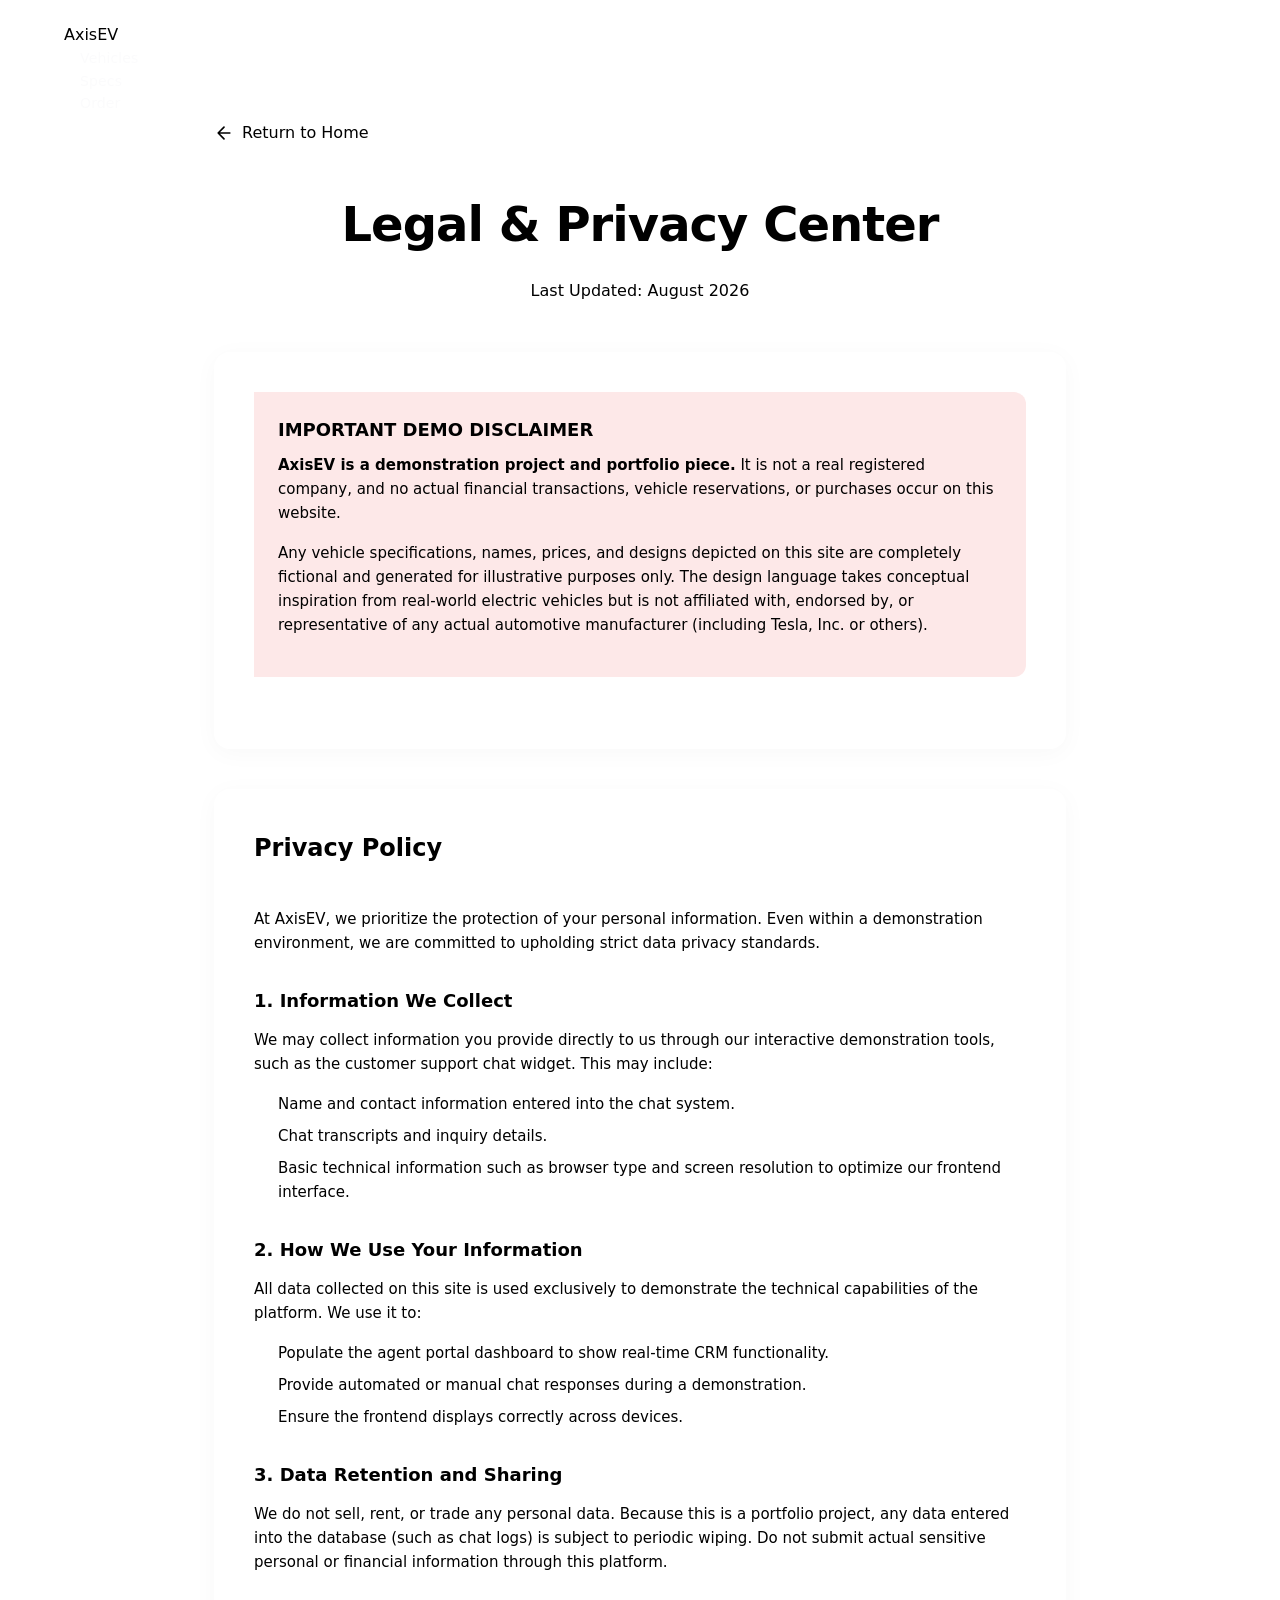
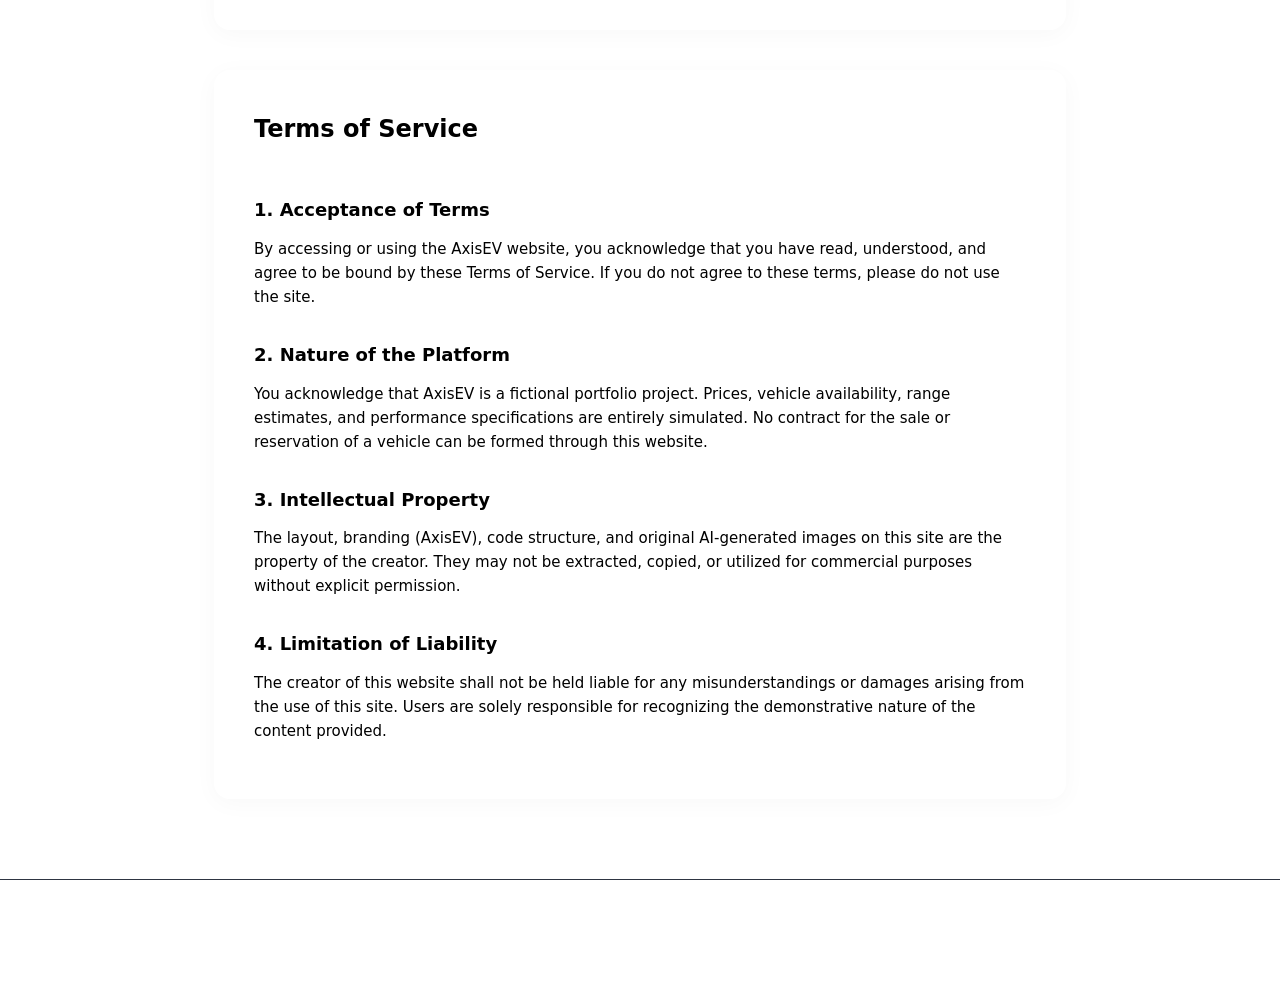
==== legal.html @ 9ed1334d "security: Add CSP meta tags for comprehensive security header coverage" ====
<!DOCTYPE html>
<html lang="en">
<head>
  <meta charset="UTF-8" />
  <meta name="viewport" content="width=device-width, initial-scale=1.0"/>
  <title>Legal & Privacy Policy — AxisEV</title>
  
  <!-- Security Meta Tags -->
  <meta http-equiv="X-Content-Type-Options" content="nosniff" />
  <meta http-equiv="Referrer-Policy" content="strict-origin-when-cross-origin" />
  <meta http-equiv="Content-Security-Policy" content="default-src 'self'; script-src 'self' 'unsafe-inline'; style-src 'self' 'unsafe-inline' https://fonts.googleapis.com; font-src 'self' https://fonts.gstatic.com data:; img-src 'self' data: https:; connect-src 'self'; frame-src 'none'; object-src 'none'; base-uri 'self'; form-action 'self';" />
  
  <!-- CSS Links -->
  <link rel="stylesheet" href="css/main.css" />
  <link rel="stylesheet" href="css/components.css" />
  <link rel="stylesheet" href="css/sections.css" />
  <link rel="stylesheet" href="css/responsive.css" />
  
  <style>
    body {
      background-color: var(--bg-1);
      color: var(--text-main);
      line-height: 1.6;
    }
    
    .legal-container {
      max-width: 900px;
      margin: 120px auto 80px;
      padding: 0 24px;
    }
    
    .legal-header {
      margin-bottom: 48px;
      text-align: center;
    }
    
    .legal-header h1 {
      font-size: clamp(32px, 5vw, 48px);
      font-weight: 700;
      color: var(--text-dark);
      margin-bottom: 16px;
      letter-spacing: -0.02em;
    }
    
    .legal-header p {
      font-size: 16px;
      color: var(--text-muted);
    }
    
    .legal-section {
      background: var(--bg-2);
      border-radius: 16px;
      padding: 40px;
      box-shadow: 0 4px 24px rgba(0,0,0,0.03);
      margin-bottom: 40px;
    }
    
    .legal-section h2 {
      font-size: 24px;
      font-weight: 600;
      color: var(--text-dark);
      margin-bottom: 24px;
      padding-bottom: 16px;
      border-bottom: 1px solid var(--border-light);
    }
    
    .legal-section h3 {
      font-size: 18px;
      font-weight: 600;
      color: var(--text-dark);
      margin: 32px 0 12px;
    }
    
    .legal-section p, .legal-section ul {
      margin-bottom: 16px;
      color: var(--text-main);
      font-size: 15px;
    }
    
    .legal-section ul {
      padding-left: 24px;
    }
    
    .legal-section li {
      margin-bottom: 8px;
    }

    .disclaimer-alert {
      background: rgba(232, 32, 32, 0.1);
      border-left: 4px solid var(--error);
      padding: 24px;
      border-radius: 0 12px 12px 0;
      margin-bottom: 32px;
    }

    .disclaimer-alert h3 {
      color: var(--error);
      margin-top: 0;
      margin-bottom: 8px;
      border: none;
    }
    
    .btn-back {
      display: inline-flex;
      align-items: center;
      gap: 8px;
      color: var(--text-muted);
      text-decoration: none;
      font-weight: 500;
      margin-bottom: 40px;
      transition: color 0.2s;
    }
    
    .btn-back:hover {
      color: var(--teal);
    }
  </style>
</head>
<body>

  <!-- Minimal Nav -->
  <header class="nav" id="main-nav">
    <div class="nav__inner">
      <a href="index.html" class="nav__brand">
        Axis<span class="nav__brand-accent">EV</span>
      </a>
      <div class="nav__desktop">
        <a href="index.html#shop" class="nav__link">Vehicles</a>
        <a href="index.html#specs" class="nav__link">Specs</a>
        <a href="index.html#order-cta" class="nav__link">Order</a>
      </div>
    </div>
  </header>

  <div class="legal-container">
    <a href="index.html" class="btn-back">
      <svg width="20" height="20" viewBox="0 0 24 24" fill="none" stroke="currentColor" stroke-width="2" stroke-linecap="round" stroke-linejoin="round"><path d="M19 12H5M12 19l-7-7 7-7"/></svg>
      Return to Home
    </a>
    
    <div class="legal-header">
      <h1>Legal & Privacy Center</h1>
      <p>Last Updated: August 2026</p>
    </div>

    <div class="legal-section" id="disclaimer">
      <div class="disclaimer-alert">
        <h3>IMPORTANT DEMO DISCLAIMER</h3>
        <p><strong>AxisEV is a demonstration project and portfolio piece.</strong> It is not a real registered company, and no actual financial transactions, vehicle reservations, or purchases occur on this website.</p>
        <p>Any vehicle specifications, names, prices, and designs depicted on this site are completely fictional and generated for illustrative purposes only. The design language takes conceptual inspiration from real-world electric vehicles but is not affiliated with, endorsed by, or representative of any actual automotive manufacturer (including Tesla, Inc. or others).</p>
      </div>
    </div>

    <div class="legal-section" id="privacy">
      <h2>Privacy Policy</h2>
      <p>At AxisEV, we prioritize the protection of your personal information. Even within a demonstration environment, we are committed to upholding strict data privacy standards.</p>
      
      <h3>1. Information We Collect</h3>
      <p>We may collect information you provide directly to us through our interactive demonstration tools, such as the customer support chat widget. This may include:</p>
      <ul>
        <li>Name and contact information entered into the chat system.</li>
        <li>Chat transcripts and inquiry details.</li>
        <li>Basic technical information such as browser type and screen resolution to optimize our frontend interface.</li>
      </ul>
      
      <h3>2. How We Use Your Information</h3>
      <p>All data collected on this site is used exclusively to demonstrate the technical capabilities of the platform. We use it to:</p>
      <ul>
        <li>Populate the agent portal dashboard to show real-time CRM functionality.</li>
        <li>Provide automated or manual chat responses during a demonstration.</li>
        <li>Ensure the frontend displays correctly across devices.</li>
      </ul>
      
      <h3>3. Data Retention and Sharing</h3>
      <p>We do not sell, rent, or trade any personal data. Because this is a portfolio project, any data entered into the database (such as chat logs) is subject to periodic wiping. Do not submit actual sensitive personal or financial information through this platform.</p>
    </div>

    <div class="legal-section" id="terms">
      <h2>Terms of Service</h2>
      
      <h3>1. Acceptance of Terms</h3>
      <p>By accessing or using the AxisEV website, you acknowledge that you have read, understood, and agree to be bound by these Terms of Service. If you do not agree to these terms, please do not use the site.</p>
      
      <h3>2. Nature of the Platform</h3>
      <p>You acknowledge that AxisEV is a fictional portfolio project. Prices, vehicle availability, range estimates, and performance specifications are entirely simulated. No contract for the sale or reservation of a vehicle can be formed through this website.</p>
      
      <h3>3. Intellectual Property</h3>
      <p>The layout, branding (AxisEV), code structure, and original AI-generated images on this site are the property of the creator. They may not be extracted, copied, or utilized for commercial purposes without explicit permission.</p>
      
      <h3>4. Limitation of Liability</h3>
      <p>The creator of this website shall not be held liable for any misunderstandings or damages arising from the use of this site. Users are solely responsible for recognizing the demonstrative nature of the content provided.</p>
    </div>
  </div>

  <footer style="background: var(--navy); padding: 40px 24px; text-align: center; color: rgba(255,255,255,0.5); font-size: 14px;">
    &copy; 2026 AxisEV Demo Platform. All rights reserved. Not affiliated with any vehicle manufacturer.
  </footer>

</body>
</html>
---- css/main.css ----
/* ============================================================
   AxisEV — Core Design System
   main.css
   ============================================================ */

/* ── Google Fonts ── */
@import url('https://fonts.googleapis.com/css2?family=Space+Grotesk:wght@400;500;600;700&family=Inter:wght@300;400;500;600&display=swap');

/* ── Design Tokens ── */
:root {
  /* Brand Palette */
  --color-bg:           hsl(220, 30%, 8%);
  --color-bg-2:         hsl(220, 28%, 11%);
  --color-bg-3:         hsl(220, 24%, 14%);
  --color-surface:      hsl(220, 22%, 16%);
  --color-border:       hsl(220, 18%, 22%);

  --color-primary:      hsl(186, 80%, 48%);
  --color-primary-dim:  hsl(186, 70%, 36%);
  --color-primary-glow: hsl(186, 90%, 58%);

  --color-white:        hsl(210, 20%, 98%);
  --color-white-70:     hsla(210, 20%, 98%, 0.70);
  --color-white-40:     hsla(210, 20%, 98%, 0.40);
  --color-white-15:     hsla(210, 20%, 98%, 0.15);
  --color-white-08:     hsla(210, 20%, 98%, 0.08);

  --color-accent-red:   hsl(355, 72%, 52%);

  /* Typography */
  --font-display: 'Space Grotesk', system-ui, sans-serif;
  --font-body:    'Inter', system-ui, sans-serif;

  /* Spacing */
  --space-1:  4px;
  --space-2:  8px;
  --space-3:  12px;
  --space-4:  16px;
  --space-5:  20px;
  --space-6:  24px;
  --space-8:  32px;
  --space-10: 40px;
  --space-12: 48px;
  --space-16: 64px;
  --space-20: 80px;
  --space-24: 96px;

  /* Radii */
  --radius-sm: 6px;
  --radius-md: 10px;
  --radius-lg: 16px;
  --radius-xl: 24px;
  --radius-pill: 9999px;

  /* Transitions */
  --ease-out: cubic-bezier(0.22, 1, 0.36, 1);
  --ease-in-out: cubic-bezier(0.45, 0, 0.55, 1);
  --duration-fast: 150ms;
  --duration-base: 250ms;
  --duration-slow: 400ms;

  /* Shadows */
  --shadow-sm: 0 1px 3px hsla(220, 40%, 4%, 0.5);
  --shadow-md: 0 4px 20px hsla(220, 40%, 4%, 0.6);
  --shadow-lg: 0 12px 48px hsla(220, 40%, 4%, 0.7);
  --shadow-glow: 0 0 32px hsla(186, 80%, 48%, 0.25);

  /* Layout */
  --nav-height: 56px;
  --promo-height: 40px;
  --container-max: 1280px;
  --container-pad: clamp(var(--space-6), 5vw, var(--space-16));
}

/* ── Reset ── */
*, *::before, *::after {
  box-sizing: border-box;
  margin: 0;
  padding: 0;
}

html {
  scroll-behavior: smooth;
  -webkit-text-size-adjust: 100%;
  font-size: 16px;
}

body {
  font-family: var(--font-body);
  background-color: var(--color-bg);
  color: var(--color-white);
  line-height: 1.6;
  overflow-x: hidden;
  -webkit-font-smoothing: antialiased;
}

body.promo-visible {
  --offset: calc(var(--nav-height) + var(--promo-height));
}

img {
  display: block;
  max-width: 100%;
  height: auto;
}

a {
  color: inherit;
  text-decoration: none;
}

button {
  cursor: pointer;
  border: none;
  background: none;
  font-family: inherit;
}

ul, ol {
  list-style: none;
}

/* ── Container ── */
.container {
  width: 100%;
  max-width: var(--container-max);
  margin-inline: auto;
  padding-inline: var(--container-pad);
}

/* ── Utility ── */
.sr-only {
  position: absolute;
  width: 1px;
  height: 1px;
  overflow: hidden;
  clip: rect(0,0,0,0);
  white-space: nowrap;
}

.hidden { display: none !important; }

/* ── Reveal Animations ── */
.reveal {
  opacity: 0;
  transform: translateY(28px);
  transition: opacity 0.7s var(--ease-out), transform 0.7s var(--ease-out);
}
.reveal.in-view {
  opacity: 1;
  transform: translateY(0);
}
.reveal-delay-1 { transition-delay: 0.12s; }
.reveal-delay-2 { transition-delay: 0.22s; }
.reveal-delay-3 { transition-delay: 0.32s; }
.reveal-delay-4 { transition-delay: 0.42s; }

/* ── Promo Banner ── */
#promo-banner {
  position: fixed;
  top: 0;
  left: 0;
  right: 0;
  z-index: 120;
  background: linear-gradient(135deg, var(--color-primary-dim), var(--color-primary));
  height: var(--promo-height);
  display: flex;
  align-items: center;
  justify-content: center;
}

.promo-banner__inner {
  display: flex;
  align-items: center;
  gap: var(--space-4);
  padding-inline: var(--container-pad);
  font-size: 13px;
  font-weight: 500;
  color: var(--color-bg);
}

.promo-banner__cta {
  font-weight: 700;
  padding: 2px 12px;
  background: var(--color-bg);
  color: var(--color-primary);
  border-radius: var(--radius-pill);
  font-size: 12px;
  transition: opacity var(--duration-fast);
  white-space: nowrap;
}
.promo-banner__cta:hover { opacity: 0.8; }

.promo-banner__close {
  margin-left: auto;
  color: var(--color-bg);
  opacity: 0.7;
  transition: opacity var(--duration-fast);
  display: flex;
  align-items: center;
  justify-content: center;
  width: 28px;
  height: 28px;
}
.promo-banner__close:hover { opacity: 1; }

/* ── Toast ── */
#site-toast {
  position: fixed;
  bottom: 24px;
  left: 50%;
  transform: translateX(-50%) translateY(12px);
  background: var(--color-bg-3);
  color: var(--color-white);
  padding: 12px 24px;
  border-radius: var(--radius-pill);
  font-size: 14px;
  font-weight: 500;
  opacity: 0;
  pointer-events: none;
  z-index: 9999;
  border: 1px solid var(--color-border);
  box-shadow: var(--shadow-lg);
  transition: opacity var(--duration-base), transform var(--duration-base) var(--ease-out);
  white-space: nowrap;
}
#site-toast.visible {
  opacity: 1;
  transform: translateX(-50%) translateY(0);
}

/* ── Chat FAB ── */
#chat-fab {
  position: fixed;
  bottom: 28px;
  right: 28px;
  width: 56px;
  height: 56px;
  border-radius: 50%;
  background: #25D366;
  color: white;
  display: flex;
  align-items: center;
  justify-content: center;
  z-index: 900;
  box-shadow: 0 4px 20px rgba(37,211,102,0.35);
  transition: transform var(--duration-base) var(--ease-out), box-shadow var(--duration-base);
}
#chat-fab:hover {
  transform: scale(1.1);
  box-shadow: 0 6px 28px rgba(37,211,102,0.5);
}
#chat-fab svg { width: 26px; height: 26px; }

/* ── Scrollbar ── */
::-webkit-scrollbar { width: 5px; }
::-webkit-scrollbar-track { background: var(--color-bg); }
::-webkit-scrollbar-thumb { background: var(--color-border); border-radius: 3px; }
---- css/components.css ----
/* ============================================================
   AxisEV — Components
   components.css: nav, buttons, overlays, mobile menu
   ============================================================ */

/* ── Navigation ── */
#main-nav {
  position: fixed;
  top: var(--promo-height);
  left: 0;
  right: 0;
  z-index: 110;
  height: var(--nav-height);
  display: flex;
  align-items: center;
  justify-content: space-between;
  padding-inline: var(--container-pad);
  transition: background var(--duration-slow) var(--ease-out),
              box-shadow var(--duration-slow);
}

#main-nav.nav--transparent {
  background: transparent;
}

#main-nav.nav--scrolled {
  background: hsla(220, 30%, 8%, 0.92);
  backdrop-filter: blur(16px);
  -webkit-backdrop-filter: blur(16px);
  box-shadow: 0 1px 0 var(--color-border);
}

/* Logo */
.nav__logo {
  display: flex;
  align-items: center;
  height: 100%;
  z-index: 2;
  color: var(--color-white);
  transition: color var(--duration-fast);
}
.nav__logo:hover { color: var(--color-primary); }

.nav__logo-svg {
  display: flex;
  align-items: baseline;
  gap: 2px;
  font-family: var(--font-display);
  font-weight: 700;
  font-size: 20px;
  letter-spacing: -0.5px;
  line-height: 1;
}

.nav__logo-axis { color: var(--color-white); }
.nav__logo-ev   { color: var(--color-primary); }

/* Center nav links */
.nav__links {
  display: flex;
  align-items: center;
  gap: 0;
  height: 100%;
}

.nav__item {
  position: relative;
  height: 100%;
  display: flex;
  align-items: center;
}

.nav__link {
  display: flex;
  align-items: center;
  height: 100%;
  padding-inline: var(--space-4);
  font-size: 14px;
  font-weight: 500;
  color: var(--color-white-70);
  transition: color var(--duration-fast);
  letter-spacing: 0.01em;
  white-space: nowrap;
}
.nav__link:hover,
.nav__item.active .nav__link {
  color: var(--color-white);
}

/* Right actions */
.nav__actions {
  display: flex;
  align-items: center;
  gap: var(--space-1);
  z-index: 2;
}

.nav__action-btn {
  display: flex;
  align-items: center;
  justify-content: center;
  width: 36px;
  height: 36px;
  border-radius: var(--radius-sm);
  color: var(--color-white-70);
  transition: color var(--duration-fast), background var(--duration-fast);
  font-size: 13px;
  font-weight: 500;
}
.nav__action-btn:hover {
  color: var(--color-white);
  background: var(--color-white-08);
}

.nav__hamburger {
  flex-direction: column;
  gap: 5px;
  width: 36px;
  height: 36px;
  padding: 10px 8px;
  display: none;
}
.nav__hamburger span {
  display: block;
  height: 1.5px;
  background: currentColor;
  border-radius: 2px;
  transition: transform var(--duration-base) var(--ease-out),
              opacity var(--duration-base);
  transform-origin: center;
}
.nav__hamburger.is-open span:nth-child(1) {
  transform: translateY(6.5px) rotate(45deg);
}
.nav__hamburger.is-open span:nth-child(2) {
  opacity: 0;
  transform: scaleX(0);
}
.nav__hamburger.is-open span:nth-child(3) {
  transform: translateY(-6.5px) rotate(-45deg);
}

/* ── Mobile Menu ── */
.nav__mobile-menu {
  position: fixed;
  inset: 0;
  top: calc(var(--promo-height) + var(--nav-height));
  background: var(--color-bg-2);
  transform: translateX(100%);
  transition: transform var(--duration-slow) var(--ease-out);
  z-index: 100;
  padding: var(--space-8) var(--container-pad);
  overflow-y: auto;
}
.nav__mobile-menu.is-open {
  transform: translateX(0);
}

.nav__mobile-links {
  display: flex;
  flex-direction: column;
  gap: 4px;
}
.nav__mobile-link {
  display: block;
  padding: 14px 0;
  font-size: 20px;
  font-weight: 500;
  color: var(--color-white-70);
  border-bottom: 1px solid var(--color-border);
  transition: color var(--duration-fast), padding-left var(--duration-fast);
  font-family: var(--font-display);
}
.nav__mobile-link:hover {
  color: var(--color-white);
  padding-left: var(--space-3);
}

.overlay {
  position: fixed;
  inset: 0;
  background: hsla(220, 30%, 4%, 0.7);
  z-index: 99;
  opacity: 0;
  pointer-events: none;
  transition: opacity var(--duration-slow);
}
.overlay.is-visible {
  opacity: 1;
  pointer-events: auto;
}

/* ── Buttons ── */
.btn {
  display: inline-flex;
  align-items: center;
  justify-content: center;
  gap: var(--space-2);
  padding: 12px 28px;
  border-radius: var(--radius-md);
  font-family: var(--font-display);
  font-weight: 600;
  font-size: 14px;
  letter-spacing: 0.01em;
  transition: background var(--duration-fast), color var(--duration-fast),
              transform var(--duration-fast), box-shadow var(--duration-fast),
              border-color var(--duration-fast);
  cursor: pointer;
  white-space: nowrap;
  border: 2px solid transparent;
  position: relative;
  overflow: hidden;
}
.btn:hover { transform: translateY(-1px); }
.btn:active { transform: translateY(0); }

.btn--primary {
  background: var(--color-primary);
  color: var(--color-bg);
  border-color: var(--color-primary);
}
.btn--primary:hover {
  background: var(--color-primary-glow);
  border-color: var(--color-primary-glow);
  box-shadow: var(--shadow-glow);
}

.btn--ghost {
  background: var(--color-white-08);
  color: var(--color-white);
  border-color: var(--color-white-15);
  backdrop-filter: blur(8px);
}
.btn--ghost:hover {
  background: var(--color-white-15);
  border-color: var(--color-white-40);
}

.btn--secondary {
  background: transparent;
  color: var(--color-white-70);
  border-color: var(--color-border);
}
.btn--secondary:hover {
  background: var(--color-white-08);
  color: var(--color-white);
  border-color: var(--color-white-40);
}

.btn--sm {
  padding: 8px 18px;
  font-size: 13px;
}

.btn--full { width: 100%; }
---- css/sections.css ----
﻿/* ============================================================
   AxisEV â€” Sections
   sections.css: hero, features, specs, order-cta, footer
   ============================================================ */

/* â”€â”€ Hero â”€â”€ */
#hero {
  position: relative;
  height: 100svh;
  min-height: 600px;
  display: flex;
  align-items: flex-end;
  overflow: hidden;
}

.hero__bg {
  position: absolute;
  inset: 0;
  background-image: url('../assets/images/hero/cybertruck-evening.jpg');
  background-size: cover;
  background-position: center 30%;
  transform: scale(1.04);
  transition: transform 12s linear;
  will-change: transform;
}
.hero__bg.loaded { transform: scale(1); }

.hero__gradient {
  position: absolute;
  inset: 0;
  background: linear-gradient(
    to bottom,
    hsla(220, 30%, 6%, 0.25) 0%,
    transparent 35%,
    hsla(220, 30%, 6%, 0.55) 65%,
    hsla(220, 30%, 6%, 0.92) 100%
  );
}

.hero__content {
  position: relative;
  z-index: 2;
  width: 100%;
  padding-inline: var(--container-pad);
  padding-bottom: clamp(var(--space-16), 8vh, var(--space-24));
}

.hero__brand-tag {
  display: inline-flex;
  align-items: center;
  gap: var(--space-2);
  background: var(--color-white-08);
  border: 1px solid var(--color-white-15);
  backdrop-filter: blur(8px);
  padding: 6px 14px;
  border-radius: var(--radius-pill);
  font-size: 11px;
  font-weight: 600;
  letter-spacing: 0.12em;
  text-transform: uppercase;
  color: var(--color-primary);
  margin-bottom: var(--space-5);
}
.hero__brand-tag::before {
  content: '';
  width: 6px;
  height: 6px;
  border-radius: 50%;
  background: var(--color-primary);
  animation: pulse 2s infinite;
}
@keyframes pulse {
  0%, 100% { opacity: 1; transform: scale(1); }
  50% { opacity: 0.5; transform: scale(0.75); }
}

.hero__title {
  font-family: var(--font-display);
  font-size: clamp(52px, 9vw, 104px);
  font-weight: 700;
  line-height: 0.92;
  letter-spacing: -0.03em;
  color: var(--color-white);
  margin-bottom: var(--space-4);
}
.hero__title-accent {
  color: var(--color-primary);
  display: block;
}

.hero__subtitle {
  font-size: clamp(15px, 2vw, 18px);
  color: var(--color-white-70);
  margin-bottom: var(--space-8);
  font-weight: 400;
}

.hero__ctas {
  display: flex;
  gap: var(--space-4);
  flex-wrap: wrap;
}

.hero__stats {
  position: absolute;
  bottom: 0;
  left: 0;
  right: 0;
  z-index: 2;
  display: flex;
  justify-content: center;
  gap: 0;
  padding-bottom: var(--space-5);
}

.hero__stat {
  display: flex;
  flex-direction: column;
  align-items: center;
  gap: 2px;
  padding: var(--space-4) var(--space-8);
  border-right: 1px solid var(--color-white-15);
}
.hero__stat:last-child { border-right: none; }

.hero__stat-value {
  font-family: var(--font-display);
  font-size: 22px;
  font-weight: 700;
  color: var(--color-white);
  letter-spacing: -0.02em;
}
.hero__stat-label {
  font-size: 11px;
  color: var(--color-white-40);
  text-transform: uppercase;
  letter-spacing: 0.1em;
}

.hero__disclaimer {
  position: absolute;
  bottom: var(--space-5);
  left: 0;
  right: 0;
  text-align: center;
  font-size: 11px;
  color: var(--color-white-40);
  padding-inline: var(--container-pad);
  z-index: 2;
  display: none;
}

/* â”€â”€ Feature Sections â”€â”€ */
.feature-section {
  position: relative;
  min-height: 100svh;
  display: flex;
  align-items: center;
  overflow: hidden;
}

.feature-section__bg {
  position: absolute;
  inset: 0;
  background-size: cover;
  background-position: center;
  transform: scale(1.06);
  transition: transform 0.8s var(--ease-out);
}
.feature-section:is(:hover, :focus-within) .feature-section__bg {
  transform: scale(1.02);
}

.feature-section__overlay {
  position: absolute;
  inset: 0;
  background: linear-gradient(
    105deg,
    hsla(220, 30%, 6%, 0.85) 0%,
    hsla(220, 30%, 6%, 0.35) 60%,
    transparent 100%
  );
}

.feature-section--right .feature-section__overlay {
  background: linear-gradient(
    -105deg,
    hsla(220, 30%, 6%, 0.85) 0%,
    hsla(220, 30%, 6%, 0.35) 60%,
    transparent 100%
  );
}

.feature-section__content {
  position: relative;
  z-index: 2;
  padding-inline: var(--container-pad);
  max-width: 560px;
}

.feature-section--right .feature-section__content {
  margin-left: auto;
  text-align: right;
}

.feature-section__tag {
  display: inline-block;
  font-size: 11px;
  font-weight: 700;
  letter-spacing: 0.14em;
  text-transform: uppercase;
  color: var(--color-primary);
  margin-bottom: var(--space-4);
}

.feature-section__title {
  font-family: var(--font-display);
  font-size: clamp(32px, 5vw, 58px);
  font-weight: 700;
  line-height: 1.05;
  letter-spacing: -0.025em;
  color: var(--color-white);
  margin-bottom: var(--space-5);
}

.feature-section__body {
  font-size: 16px;
  line-height: 1.7;
  color: var(--color-white-70);
  margin-bottom: var(--space-6);
  max-width: 440px;
}

.feature-learn-more {
  display: inline-flex;
  align-items: center;
  gap: var(--space-2);
  font-size: 14px;
  font-weight: 600;
  color: var(--color-white);
  border-bottom: 2px solid var(--color-primary);
  padding-bottom: 2px;
  transition: color var(--duration-fast), gap var(--duration-fast);
}
.feature-learn-more:hover {
  color: var(--color-primary);
  gap: var(--space-4);
}

/* Feature backgrounds */
#bg-alloy    { background-image: url('../assets/images/hero/titan-x-hero.jpg'); background-position: 70% center; }
#bg-range    { background-image: url('../assets/images/nav/fast-charger.jpg'); }
#bg-utility  { background-image: url('../assets/images/shop/accessories/rooftop-tent.jpg'); }

/* â”€â”€ Specs Section â”€â”€ */
#specs {
  padding-block: var(--space-24);
  background: var(--color-bg-2);
}

.specs__header {
  text-align: center;
  margin-bottom: var(--space-10);
}

.specs__title {
  font-family: var(--font-display);
  font-size: clamp(28px, 4vw, 44px);
  font-weight: 700;
  letter-spacing: -0.025em;
  color: var(--color-white);
  margin-bottom: var(--space-3);
}

.specs__subtitle {
  font-size: 15px;
  color: var(--color-white-40);
}

.specs__model-tabs {
  display: flex;
  justify-content: center;
  gap: var(--space-2);
  margin-bottom: var(--space-10);
  flex-wrap: wrap;
}

.specs__model-tab {
  padding: 9px 22px;
  border-radius: var(--radius-pill);
  font-size: 13px;
  font-weight: 600;
  color: var(--color-white-40);
  background: var(--color-white-08);
  border: 1px solid var(--color-border);
  transition: all var(--duration-fast);
  font-family: var(--font-display);
}
.specs__model-tab:hover {
  color: var(--color-white);
  background: var(--color-white-15);
}
.specs__model-tab.active {
  color: var(--color-bg);
  background: var(--color-primary);
  border-color: var(--color-primary);
}

.specs__grid {
  display: grid;
  grid-template-columns: repeat(auto-fit, minmax(220px, 1fr));
  gap: var(--space-6);
  margin-bottom: var(--space-10);
}

.specs__category {
  background: var(--color-surface);
  border: 1px solid var(--color-border);
  border-radius: var(--radius-lg);
  padding: var(--space-6);
}

.specs__category-title {
  font-family: var(--font-display);
  font-size: 11px;
  font-weight: 700;
  letter-spacing: 0.12em;
  text-transform: uppercase;
  color: var(--color-primary);
  margin-bottom: var(--space-5);
}

.specs__item {
  display: flex;
  justify-content: space-between;
  align-items: center;
  padding-block: var(--space-3);
  border-bottom: 1px solid var(--color-border);
}
.specs__item:last-child { border-bottom: none; }

.specs__item-label {
  font-size: 13px;
  color: var(--color-white-40);
}
.specs__item-value {
  font-family: var(--font-display);
  font-size: 14px;
  font-weight: 600;
  color: var(--color-white);
}

.specs__cta {
  text-align: center;
  margin-bottom: var(--space-5);
}

.specs__disclaimer {
  text-align: center;
  font-size: 12px;
  color: var(--color-white-40);
  line-height: 1.5;
}

/* â”€â”€ Order CTA â”€â”€ */
#order-cta {
  padding-block: var(--space-24);
  background: radial-gradient(ellipse 80% 60% at 50% 100%, hsla(186, 80%, 18%, 0.35), transparent),
              var(--color-bg);
  text-align: center;
  border-top: 1px solid var(--color-border);
}

.order-cta__eyebrow {
  display: inline-flex;
  align-items: center;
  gap: var(--space-2);
  font-size: 11px;
  font-weight: 700;
  letter-spacing: 0.12em;
  text-transform: uppercase;
  color: var(--color-primary);
  margin-bottom: var(--space-5);
}

.order-cta__title {
  font-family: var(--font-display);
  font-size: clamp(32px, 5vw, 56px);
  font-weight: 700;
  letter-spacing: -0.025em;
  color: var(--color-white);
  margin-bottom: var(--space-4);
}

.order-cta__sub {
  font-size: 16px;
  color: var(--color-white-70);
  max-width: 520px;
  margin-inline: auto;
  margin-bottom: var(--space-8);
  line-height: 1.65;
}

.order-cta__buttons {
  display: flex;
  gap: var(--space-4);
  justify-content: center;
  flex-wrap: wrap;
  margin-bottom: var(--space-8);
}

.order-cta__price {
  font-size: 15px;
  color: var(--color-white-40);
}
.order-cta__price-strike {
  text-decoration: line-through;
  color: var(--color-white-40);
  margin-right: var(--space-2);
}
.order-cta__price-highlight {
  color: var(--color-primary);
  font-weight: 600;
}

/* â”€â”€ Trust Bar â”€â”€ */
#trust-bar {
  padding-block: var(--space-12);
  background: var(--color-bg-2);
  border-top: 1px solid var(--color-border);
  border-bottom: 1px solid var(--color-border);
}

.trust-bar__inner {
  display: flex;
  justify-content: space-around;
  align-items: center;
  gap: var(--space-6);
  flex-wrap: wrap;
  max-width: var(--container-max);
  margin-inline: auto;
  padding-inline: var(--container-pad);
}

.trust-item {
  display: flex;
  flex-direction: column;
  align-items: center;
  gap: var(--space-2);
  text-align: center;
}

.trust-item__value {
  font-family: var(--font-display);
  font-size: 32px;
  font-weight: 700;
  color: var(--color-primary);
  letter-spacing: -0.03em;
}
.trust-item__label {
  font-size: 12px;
  color: var(--color-white-40);
  text-transform: uppercase;
  letter-spacing: 0.1em;
}

/* â”€â”€ Footer â”€â”€ */
footer {
  background: var(--color-bg-2);
  border-top: 1px solid var(--color-border);
  padding-block: var(--space-12) var(--space-8);
}

.footer__grid {
  display: grid;
  grid-template-columns: 2fr repeat(3, 1fr);
  gap: var(--space-8);
  max-width: var(--container-max);
  margin-inline: auto;
  padding-inline: var(--container-pad);
  margin-bottom: var(--space-10);
}

.footer__brand-name {
  font-family: var(--font-display);
  font-size: 22px;
  font-weight: 700;
  margin-bottom: var(--space-3);
}
.footer__brand-name span { color: var(--color-primary); }
.footer__brand-desc {
  font-size: 13px;
  color: var(--color-white-40);
  line-height: 1.7;
  max-width: 280px;
}

.footer__col-title {
  font-family: var(--font-display);
  font-size: 11px;
  font-weight: 700;
  letter-spacing: 0.1em;
  text-transform: uppercase;
  color: var(--color-white-40);
  margin-bottom: var(--space-4);
}
.footer__col-links {
  display: flex;
  flex-direction: column;
  gap: var(--space-3);
}
.footer__col-links a {
  font-size: 13px;
  color: var(--color-white-70);
  transition: color var(--duration-fast);
}
.footer__col-links a:hover { color: var(--color-primary); }

.footer__bottom {
  max-width: var(--container-max);
  margin-inline: auto;
  padding-inline: var(--container-pad);
  display: flex;
  align-items: center;
  justify-content: space-between;
  flex-wrap: wrap;
  gap: var(--space-4);
  padding-top: var(--space-6);
  border-top: 1px solid var(--color-border);
}

.footer__copy {
  font-size: 12px;
  color: var(--color-white-40);
}
.footer__legal {
  display: flex;
  gap: var(--space-5);
}
.footer__legal a {
  font-size: 12px;
  color: var(--color-white-40);
  transition: color var(--duration-fast);
}
.footer__legal a:hover { color: var(--color-white); }
---- css/responsive.css ----
/* ============================================================
   AxisEV — Responsive
   responsive.css
   ============================================================ */

/* ── Tablet (≤ 1024px) ── */
@media (max-width: 1024px) {
  .nav__links { display: none; }
  .nav__hamburger { display: flex; }

  .mega-menu { display: none !important; }

  .footer__grid {
    grid-template-columns: 1fr 1fr;
    gap: var(--space-8);
  }

  .hero__stats {
    gap: 0;
  }
  .hero__stat {
    padding-inline: var(--space-5);
  }
}

/* ── Mobile (≤ 640px) ── */
@media (max-width: 640px) {
  :root {
    --container-pad: 20px;
  }

  #promo-banner { display: none; }
  body.promo-visible { --offset: var(--nav-height); }

  .hero__title { letter-spacing: -0.02em; }

  .hero__stats {
    position: static;
    justify-content: flex-start;
    flex-wrap: wrap;
    padding-bottom: 0;
    margin-top: var(--space-8);
    gap: 0;
    border-top: 1px solid var(--color-white-15);
  }
  .hero__stat {
    flex: 1 1 33%;
    border-right: 1px solid var(--color-white-15);
    border-bottom: none;
    padding-block: var(--space-4);
  }
  .hero__stat:last-child { border-right: none; }
  .hero__stat-value { font-size: 18px; }

  .hero__content {
    padding-bottom: var(--space-12);
  }

  .hero__ctas {
    flex-direction: column;
  }
  .hero__ctas .btn {
    width: 100%;
  }

  .feature-section {
    min-height: 80svh;
  }
  .feature-section--right .feature-section__content {
    margin-left: 0;
    text-align: left;
  }
  .feature-section--right .feature-section__overlay {
    background: linear-gradient(
      to bottom,
      transparent 0%,
      hsla(220, 30%, 6%, 0.85) 60%
    );
  }
  .feature-section__overlay {
    background: linear-gradient(
      to bottom,
      transparent 0%,
      hsla(220, 30%, 6%, 0.85) 60%
    );
  }
  .feature-section__content {
    padding-bottom: var(--space-8);
    align-self: flex-end;
  }

  .specs__grid {
    grid-template-columns: 1fr;
  }

  .order-cta__buttons {
    flex-direction: column;
    align-items: center;
  }
  .order-cta__buttons .btn {
    width: min(320px, 100%);
  }

  .shop__grid {
    grid-template-columns: 1fr;
  }

  .shop-card__actions {
    flex-direction: column;
  }

  .trust-bar__inner {
    gap: var(--space-8);
  }
  .trust-item {
    flex: 1 1 45%;
  }

  .footer__grid {
    grid-template-columns: 1fr;
    gap: var(--space-8);
  }
  .footer__bottom {
    flex-direction: column;
    align-items: flex-start;
    gap: var(--space-3);
  }

  #chat-fab {
    bottom: 20px;
    right: 20px;
    width: 50px;
    height: 50px;
  }

  .specs__model-tabs { gap: var(--space-2); }
  .specs__model-tab { padding: 7px 14px; font-size: 12px; }
}

/* ── Very small (≤ 380px) ── */
@media (max-width: 380px) {
  .hero__title { font-size: 42px; }
  .shop__tab { padding: 7px 12px; font-size: 12px; }
}

/* ── Reduced motion ── */
@media (prefers-reduced-motion: reduce) {
  .reveal {
    opacity: 1;
    transform: none;
    transition: none;
  }
  .hero__bg { transition: none; }
  * { animation-duration: 0.01ms !important; transition-duration: 0.01ms !important; }
}
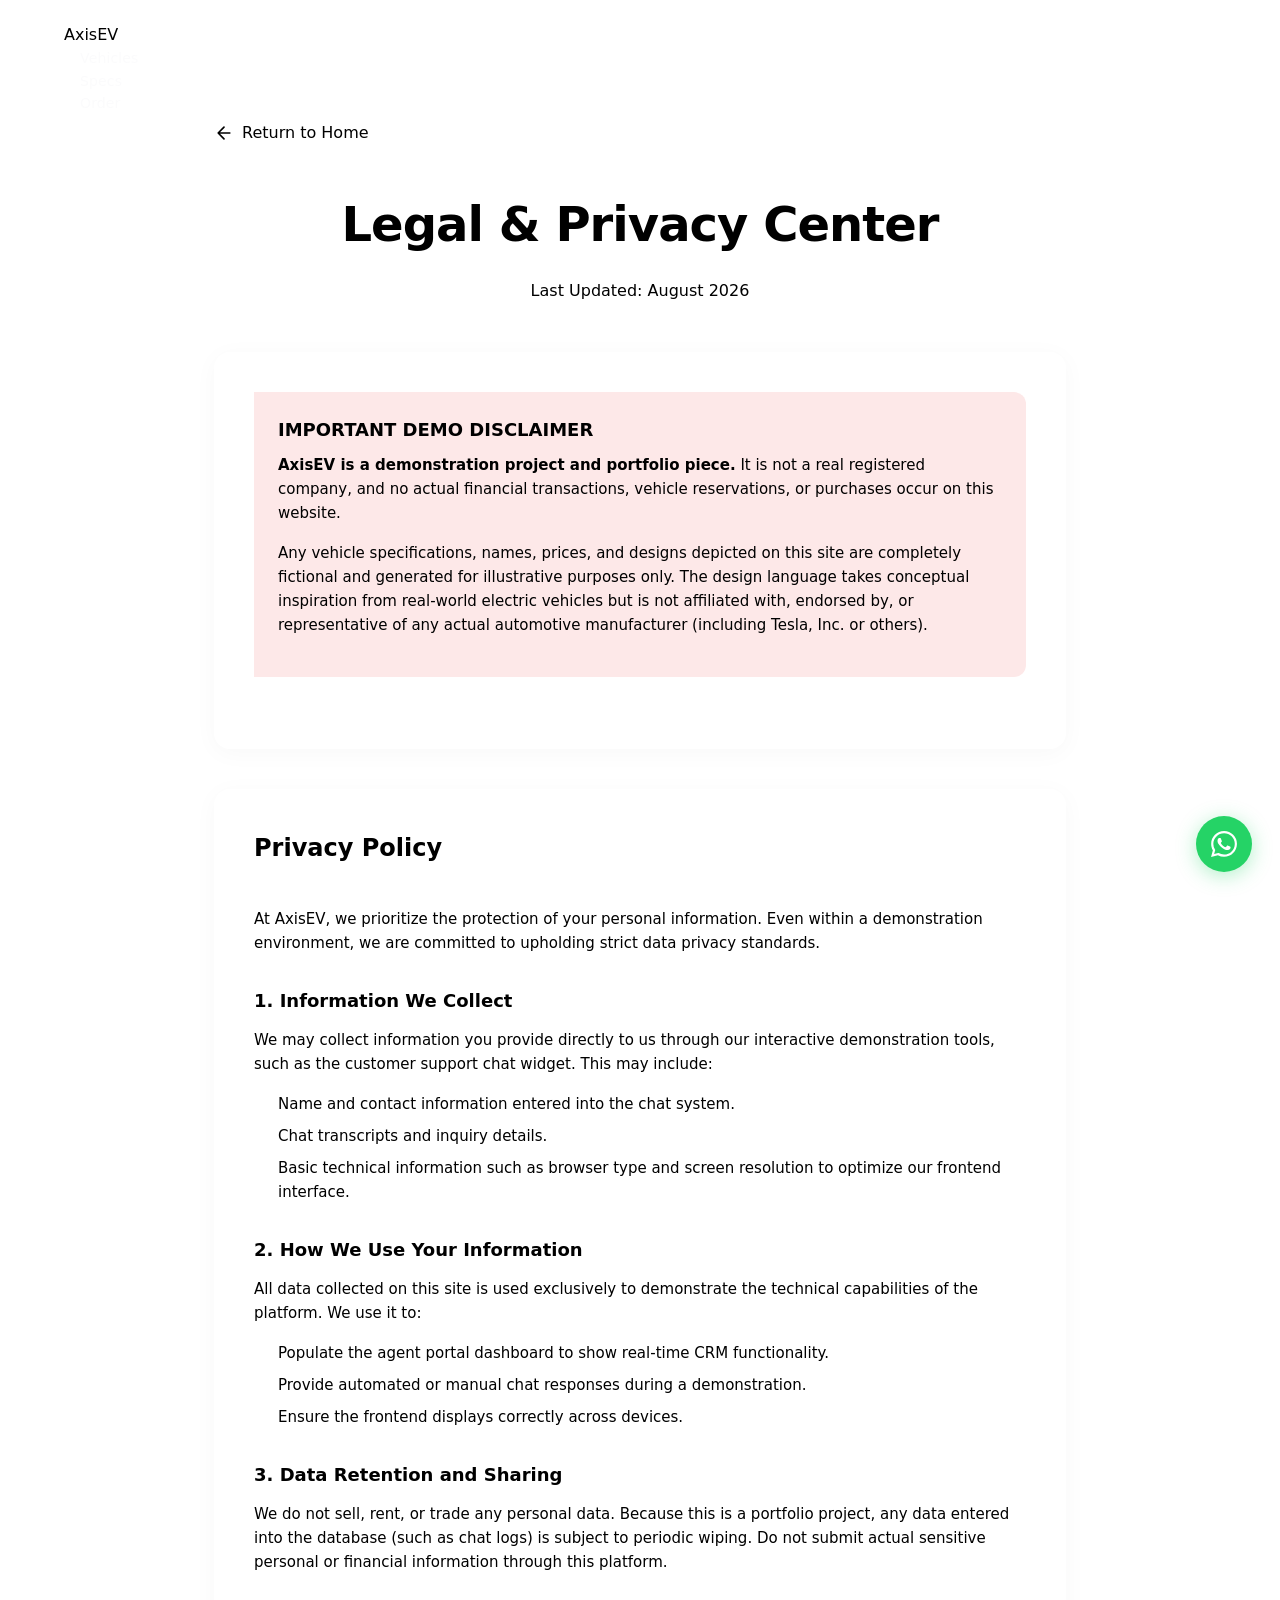
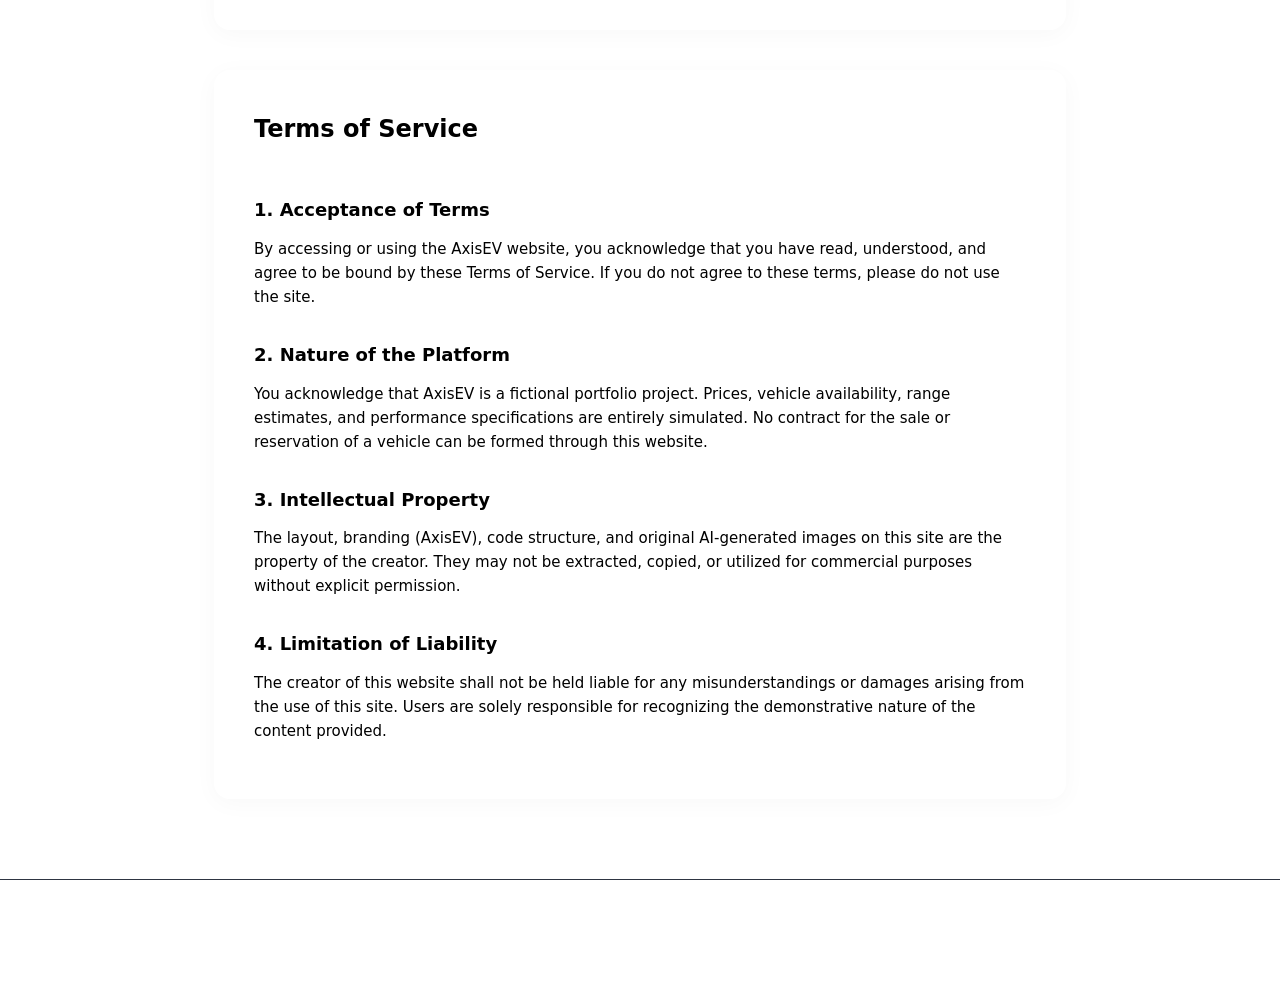
==== commit 08de1c97: "feat: Connect every CTA and enquiry button across the site to WhatsApp" ====
--- a/legal.html
+++ b/legal.html
@@ -8,7 +8,7 @@
   <!-- Security Meta Tags -->
   <meta http-equiv="X-Content-Type-Options" content="nosniff" />
   <meta http-equiv="Referrer-Policy" content="strict-origin-when-cross-origin" />
-  <meta http-equiv="Content-Security-Policy" content="default-src 'self'; script-src 'self' 'unsafe-inline'; style-src 'self' 'unsafe-inline' https://fonts.googleapis.com; font-src 'self' https://fonts.gstatic.com data:; img-src 'self' data: https:; connect-src 'self'; frame-src 'none'; object-src 'none'; base-uri 'self'; form-action 'self';" />
+  <meta http-equiv="Content-Security-Policy" content="default-src 'self'; script-src 'self'; style-src 'self' 'unsafe-inline' https://fonts.googleapis.com; font-src 'self' https://fonts.gstatic.com data:; img-src 'self' data: https:; connect-src 'self'; frame-src 'none'; object-src 'none'; base-uri 'self'; form-action 'self';" />
   
   <!-- CSS Links -->
   <link rel="stylesheet" href="css/main.css" />
@@ -196,5 +196,11 @@
     &copy; 2026 AxisEV Demo Platform. All rights reserved. Not affiliated with any vehicle manufacturer.
   </footer>
 
+  <!-- WhatsApp Chat FAB -->
+  <button id="chat-fab" aria-label="Open support chat">
+    <svg viewBox="0 0 24 24" fill="white" xmlns="http://www.w3.org/2000/svg"><path d="M17.472 14.382c-.297-.149-1.758-.867-2.03-.967-.273-.099-.471-.148-.67.15-.197.297-.767.966-.94 1.164-.173.199-.347.223-.644.075-.297-.15-1.255-.463-2.39-1.475-.883-.788-1.48-1.761-1.653-2.059-.173-.297-.018-.458.13-.606.134-.133.298-.347.446-.52.149-.174.198-.298.298-.497.099-.198.05-.371-.025-.52-.075-.149-.669-1.612-.916-2.207-.242-.579-.487-.5-.669-.51-.173-.008-.371-.01-.57-.01-.198 0-.52.074-.792.372-.272.297-1.04 1.016-1.04 2.479 0 1.462 1.065 2.875 1.213 3.074.149.198 2.096 3.2 5.077 4.487.709.306 1.262.489 1.694.625.712.227 1.36.195 1.871.118.571-.085 1.758-.719 2.006-1.413.248-.694.248-1.289.173-1.413-.074-.124-.272-.198-.57-.347m-5.421 7.403h-.004a9.87 9.87 0 0 1-5.031-1.378l-.361-.214-3.741.982.998-3.648-.235-.374a9.86 9.86 0 0 1-1.51-5.26c.001-5.45 4.436-9.884 9.888-9.884 2.64 0 5.122 1.03 6.988 2.898a9.825 9.825 0 0 1 2.893 6.994c-.003 5.45-4.437 9.884-9.885 9.884m8.413-18.297A11.815 11.815 0 0 0 12.05 0C5.495 0 .16 5.335.157 11.892c0 2.096.547 4.142 1.588 5.945L.057 24l6.305-1.654a11.882 11.882 0 0 0 5.683 1.448h.005c6.554 0 11.89-5.335 11.893-11.893a11.821 11.821 0 0 0-3.48-8.413z"/></svg>
+  </button>
+
+  <script src="js/main.js" defer></script>
 </body>
 </html>
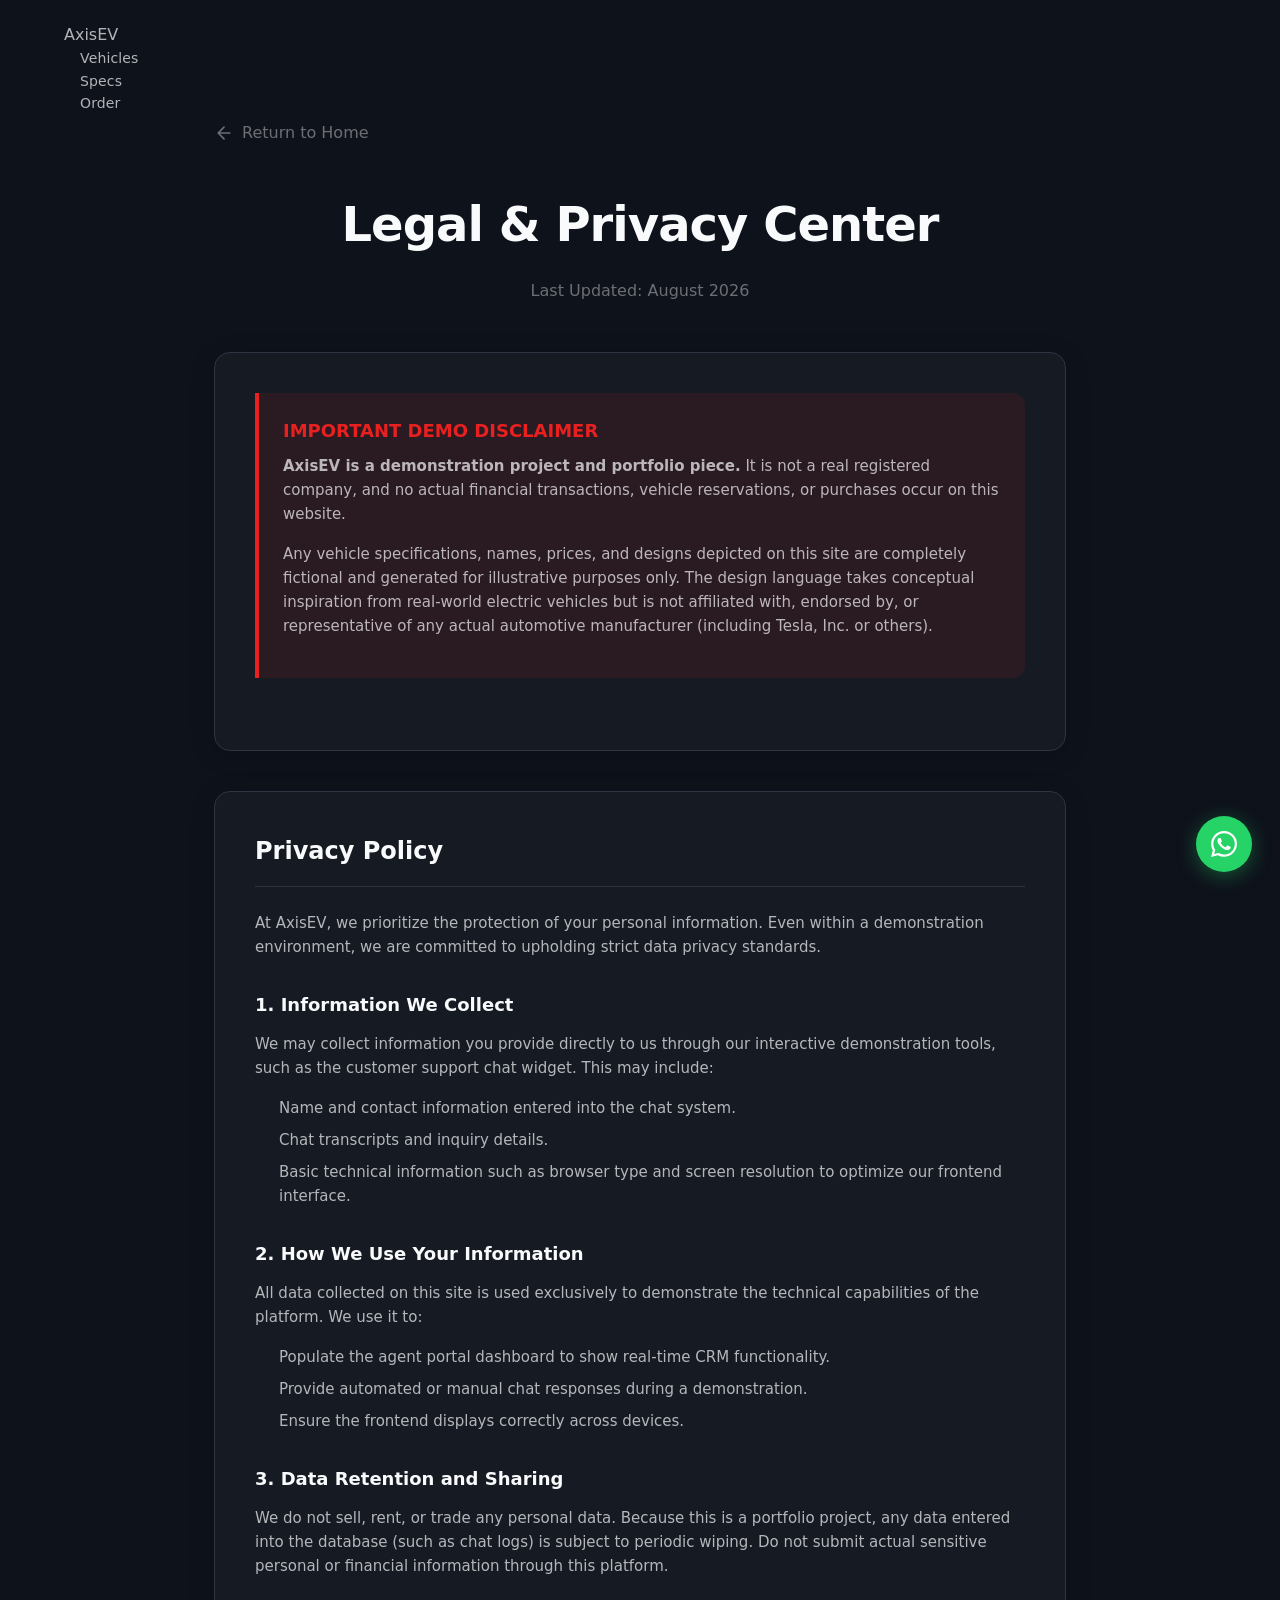
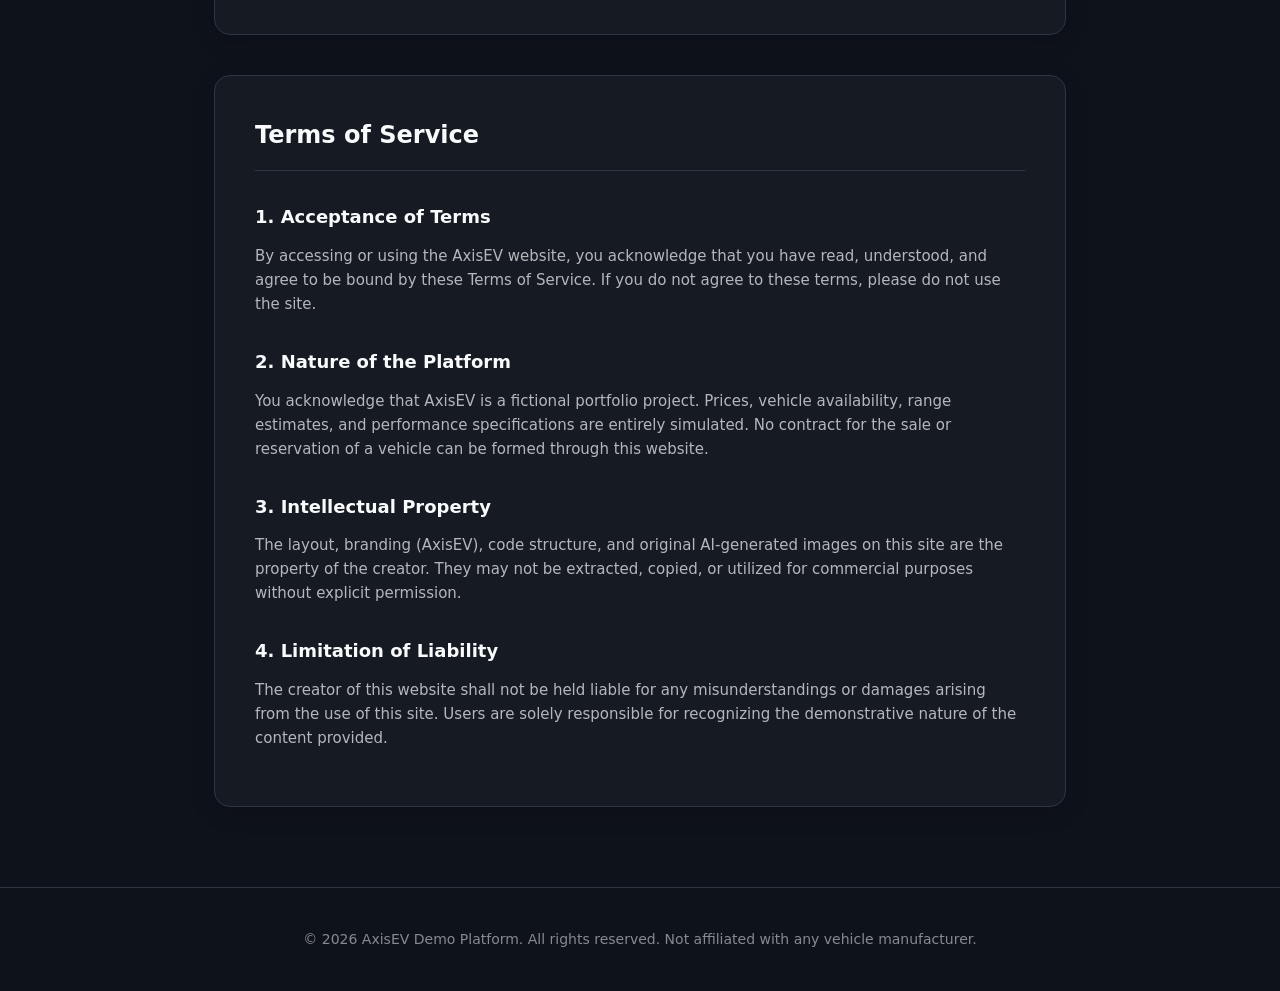
==== commit f1ef8d05: "security: Lock down style-src in CSP by moving all inline styles to external CSS files" ====
--- a/legal.html
+++ b/legal.html
@@ -8,7 +8,7 @@
   <!-- Security Meta Tags -->
   <meta http-equiv="X-Content-Type-Options" content="nosniff" />
   <meta http-equiv="Referrer-Policy" content="strict-origin-when-cross-origin" />
-  <meta http-equiv="Content-Security-Policy" content="default-src 'self'; script-src 'self'; style-src 'self' 'unsafe-inline' https://fonts.googleapis.com; font-src 'self' https://fonts.gstatic.com data:; img-src 'self' data: https:; connect-src 'self'; frame-src 'none'; object-src 'none'; base-uri 'self'; form-action 'self';" />
+  <meta http-equiv="Content-Security-Policy" content="default-src 'self'; script-src 'self'; style-src 'self' https://fonts.googleapis.com; font-src 'self' https://fonts.gstatic.com data:; img-src 'self' data: https:; connect-src 'self'; frame-src 'none'; object-src 'none'; base-uri 'self'; form-action 'self';" />
   
   <!-- CSS Links -->
   <link rel="stylesheet" href="css/main.css" />
@@ -16,105 +16,7 @@
   <link rel="stylesheet" href="css/sections.css" />
   <link rel="stylesheet" href="css/responsive.css" />
   
-  <style>
-    body {
-      background-color: var(--bg-1);
-      color: var(--text-main);
-      line-height: 1.6;
-    }
-    
-    .legal-container {
-      max-width: 900px;
-      margin: 120px auto 80px;
-      padding: 0 24px;
-    }
-    
-    .legal-header {
-      margin-bottom: 48px;
-      text-align: center;
-    }
-    
-    .legal-header h1 {
-      font-size: clamp(32px, 5vw, 48px);
-      font-weight: 700;
-      color: var(--text-dark);
-      margin-bottom: 16px;
-      letter-spacing: -0.02em;
-    }
-    
-    .legal-header p {
-      font-size: 16px;
-      color: var(--text-muted);
-    }
-    
-    .legal-section {
-      background: var(--bg-2);
-      border-radius: 16px;
-      padding: 40px;
-      box-shadow: 0 4px 24px rgba(0,0,0,0.03);
-      margin-bottom: 40px;
-    }
-    
-    .legal-section h2 {
-      font-size: 24px;
-      font-weight: 600;
-      color: var(--text-dark);
-      margin-bottom: 24px;
-      padding-bottom: 16px;
-      border-bottom: 1px solid var(--border-light);
-    }
-    
-    .legal-section h3 {
-      font-size: 18px;
-      font-weight: 600;
-      color: var(--text-dark);
-      margin: 32px 0 12px;
-    }
-    
-    .legal-section p, .legal-section ul {
-      margin-bottom: 16px;
-      color: var(--text-main);
-      font-size: 15px;
-    }
-    
-    .legal-section ul {
-      padding-left: 24px;
-    }
-    
-    .legal-section li {
-      margin-bottom: 8px;
-    }
-
-    .disclaimer-alert {
-      background: rgba(232, 32, 32, 0.1);
-      border-left: 4px solid var(--error);
-      padding: 24px;
-      border-radius: 0 12px 12px 0;
-      margin-bottom: 32px;
-    }
-
-    .disclaimer-alert h3 {
-      color: var(--error);
-      margin-top: 0;
-      margin-bottom: 8px;
-      border: none;
-    }
-    
-    .btn-back {
-      display: inline-flex;
-      align-items: center;
-      gap: 8px;
-      color: var(--text-muted);
-      text-decoration: none;
-      font-weight: 500;
-      margin-bottom: 40px;
-      transition: color 0.2s;
-    }
-    
-    .btn-back:hover {
-      color: var(--teal);
-    }
-  </style>
+  <link rel="stylesheet" href="css/legal.css" />
 </head>
 <body>
 
@@ -192,7 +94,7 @@
     </div>
   </div>
 
-  <footer style="background: var(--navy); padding: 40px 24px; text-align: center; color: rgba(255,255,255,0.5); font-size: 14px;">
+  <footer class="legal-footer">
     &copy; 2026 AxisEV Demo Platform. All rights reserved. Not affiliated with any vehicle manufacturer.
   </footer>
 
--- a/css/sections.css
+++ b/css/sections.css
@@ -1,4 +1,4 @@
-﻿/* ============================================================
+/* ============================================================
    AxisEV â€” Sections
    sections.css: hero, features, specs, order-cta, footer
    ============================================================ */
@@ -544,3 +544,65 @@
 }
 .footer__legal a:hover { color: var(--color-white); }
 
+/* Custom Footer Grid & Modal Classes (Replacing Inline Styles) */
+.footer__grid--custom {
+  grid-template-columns: 2fr 1fr 1fr 1fr;
+  gap: 48px;
+}
+.footer__brand-desc--about {
+  font-size: 14px;
+  line-height: 1.7;
+  opacity: 0.8;
+  margin-top: 16px;
+  max-width: 100%;
+}
+.open-disclaimer-btn--teal {
+  color: var(--color-primary);
+  font-weight: 600;
+}
+.disclaimer-modal {
+  border: none;
+  border-radius: 12px;
+  padding: 32px;
+  max-width: 500px;
+  box-shadow: 0 10px 40px rgba(0,0,0,0.4);
+  margin: auto;
+  background: var(--color-surface, #161b22);
+  color: var(--color-white, #ffffff);
+}
+.disclaimer-modal__title {
+  color: #e82020;
+  margin-bottom: 16px;
+  font-size: 20px;
+  font-family: var(--font-display);
+}
+.disclaimer-modal__body {
+  font-size: 15px;
+  line-height: 1.6;
+  color: var(--color-white-70, #c9d1d9);
+  margin-bottom: 24px;
+}
+.disclaimer-modal__actions {
+  display: flex;
+  justify-content: flex-end;
+  gap: 12px;
+  align-items: center;
+}
+.disclaimer-modal__link {
+  padding: 10px 16px;
+  text-decoration: none;
+  color: var(--color-white, #ffffff);
+  font-weight: 600;
+  font-size: 14px;
+}
+.disclaimer-modal__close-btn {
+  background: var(--color-primary, #22d3c8);
+  color: var(--color-bg, #0d1117);
+  border: none;
+  padding: 10px 20px;
+  border-radius: 8px;
+  font-weight: 600;
+  cursor: pointer;
+  font-family: var(--font-display);
+}
+
--- a/css/legal.css
+++ b/css/legal.css
@@ -0,0 +1,112 @@
+/* ============================================================
+   AxisEV — Legal & Privacy Styles
+   css/legal.css
+   ============================================================ */
+
+body {
+  background-color: var(--color-bg, #0d1117);
+  color: var(--color-white-70, #c9d1d9);
+  line-height: 1.6;
+}
+
+.legal-container {
+  max-width: 900px;
+  margin: 120px auto 80px;
+  padding: 0 24px;
+}
+
+.legal-header {
+  margin-bottom: 48px;
+  text-align: center;
+}
+
+.legal-header h1 {
+  font-size: clamp(32px, 5vw, 48px);
+  font-weight: 700;
+  color: var(--color-white, #ffffff);
+  margin-bottom: 16px;
+  letter-spacing: -0.02em;
+}
+
+.legal-header p {
+  font-size: 16px;
+  color: var(--color-white-40, #8b949e);
+}
+
+.legal-section {
+  background: hsla(220, 25%, 12%, 0.8);
+  border: 1px solid var(--color-border, rgba(255,255,255,0.08));
+  border-radius: 16px;
+  padding: 40px;
+  box-shadow: 0 4px 24px rgba(0,0,0,0.2);
+  margin-bottom: 40px;
+}
+
+.legal-section h2 {
+  font-size: 24px;
+  font-weight: 600;
+  color: var(--color-white, #ffffff);
+  margin-bottom: 24px;
+  padding-bottom: 16px;
+  border-bottom: 1px solid var(--color-border, rgba(255,255,255,0.08));
+}
+
+.legal-section h3 {
+  font-size: 18px;
+  font-weight: 600;
+  color: var(--color-white, #ffffff);
+  margin: 32px 0 12px;
+}
+
+.legal-section p, .legal-section ul {
+  margin-bottom: 16px;
+  color: var(--color-white-70, #c9d1d9);
+  font-size: 15px;
+}
+
+.legal-section ul {
+  padding-left: 24px;
+}
+
+.legal-section li {
+  margin-bottom: 8px;
+}
+
+.disclaimer-alert {
+  background: rgba(232, 32, 32, 0.1);
+  border-left: 4px solid #e82020;
+  padding: 24px;
+  border-radius: 0 12px 12px 0;
+  margin-bottom: 32px;
+}
+
+.disclaimer-alert h3 {
+  color: #e82020;
+  margin-top: 0;
+  margin-bottom: 8px;
+  border: none;
+}
+
+.btn-back {
+  display: inline-flex;
+  align-items: center;
+  gap: 8px;
+  color: var(--color-white-40, #8b949e);
+  text-decoration: none;
+  font-weight: 500;
+  margin-bottom: 40px;
+  transition: color 0.2s;
+}
+
+.btn-back:hover {
+  color: var(--color-primary, #22d3c8);
+}
+
+.legal-footer {
+  background: var(--color-bg, #0d1117);
+  padding: 40px 24px;
+  text-align: center;
+  color: rgba(255,255,255,0.5);
+  font-size: 14px;
+  border-top: 1px solid var(--color-border, rgba(255,255,255,0.08));
+}
